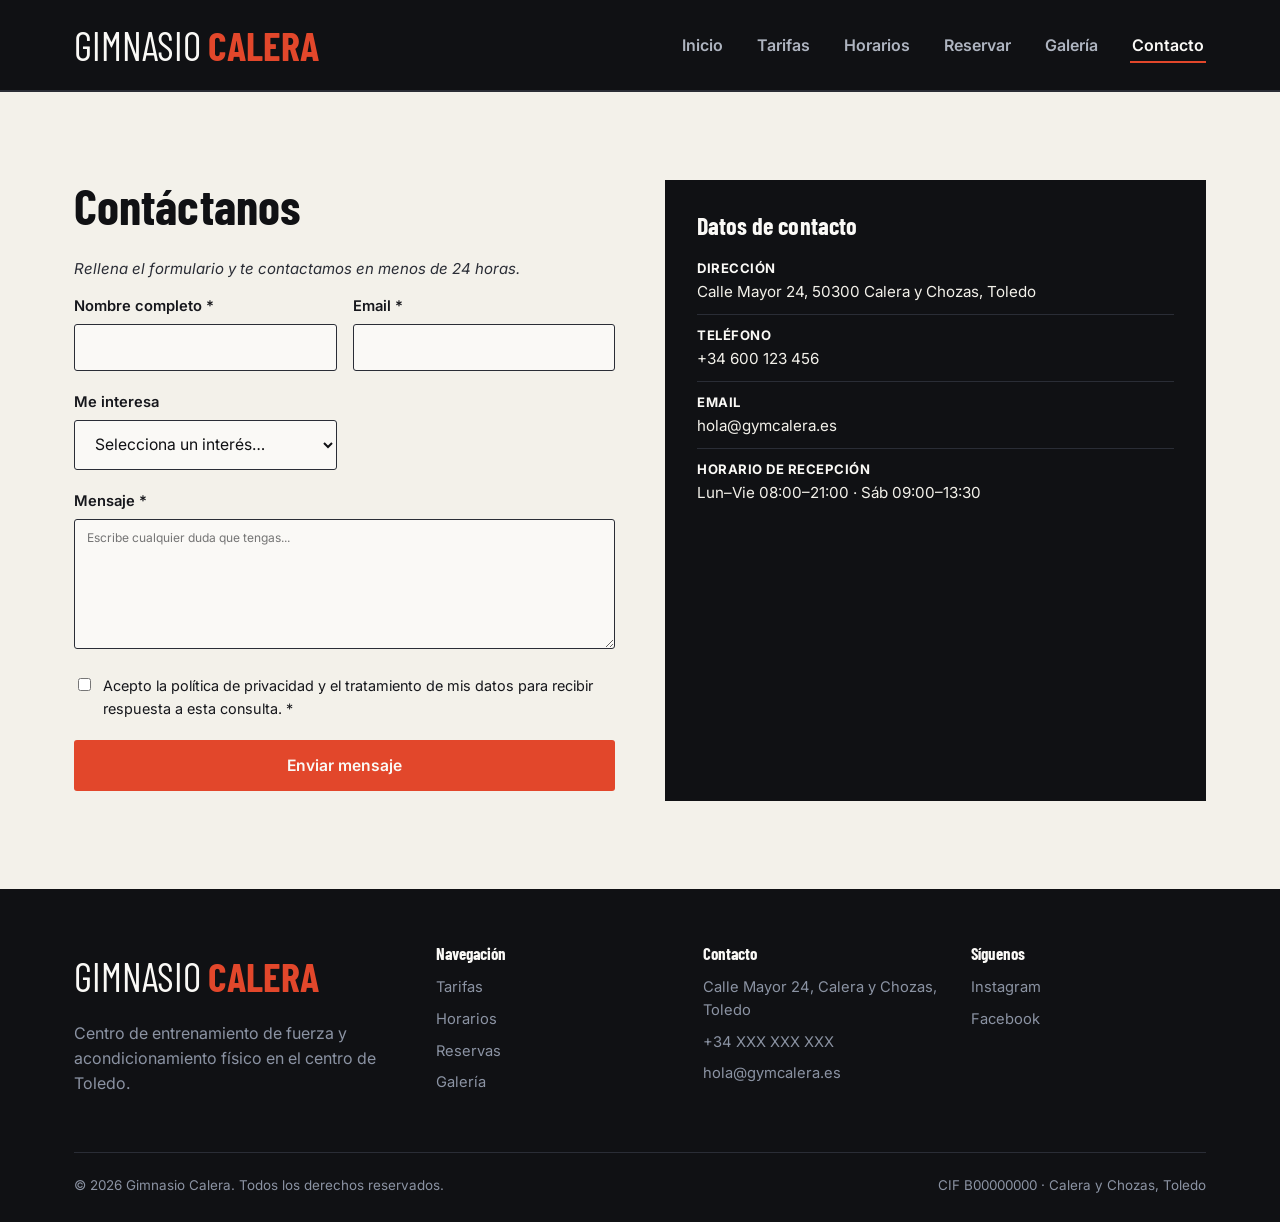
==== contacto.html @ adf903c9 "Primer commit: subiendo mi web" ====
<!DOCTYPE html>
<html lang="es">
<head>
<meta charset="UTF-8">
<meta name="viewport" content="width=device-width, initial-scale=1.0">
<title>Contacto | Gimnasio Calera Toledo</title>
<meta name="description" content="Reserva tu clase gratuita o resuelve tus dudas sobre Gimnasio Calera en Toledo. Formulario de contacto, teléfono, email y ubicación.">
<link rel="canonical" href="https://www.gymcalera.es/contacto.html">
<meta property="og:type" content="website">
<meta property="og:title" content="Contacto | Gimnasio Calera Toledo">
<meta property="og:description" content="Escríbenos o llámanos para reservar tu clase de prueba gratuita en Gimnasio Calera, Toledo.">
<meta property="og:url" content="https://www.gymcalera.es/contacto.html">
<link rel="icon" href="data:image/svg+xml,<svg xmlns=%22http://www.w3.org/2000/svg%22 viewBox=%220 0 100 100%22><rect width=%22100%22 height=%22100%22 fill=%22%23101114%22/><text x=%2250%22 y=%2268%22 font-size=%2260%22 fill=%22%23e2472b%22 text-anchor=%22middle%22 font-family=%22Arial%22>C</text></svg>">
<link rel="preconnect" href="https://fonts.googleapis.com">
<link rel="preconnect" href="https://fonts.gstatic.com" crossorigin>
<link href="https://fonts.googleapis.com/css2?family=Barlow+Condensed:wght@500;600;700&family=Inter:wght@400;500;600;700&display=swap" rel="stylesheet">
<link rel="stylesheet" href="assets/css/style.css">
</head>
<body>
<a class="skip-link" href="#main">Saltar al contenido</a>

<header class="site-header">
  <nav class="nav container" aria-label="Navegación principal">
    <a class="brand" href="index.html">GIMNASIO <strong>CALERA</strong></a>
    <ul class="nav-links">
      <li><a href="inicio.html">Inicio</a></li>
      <li><a href="tarifas.html">Tarifas</a></li>
      <li><a href="horarios.html">Horarios</a></li>
      <li><a href="reservar.html">Reservar</a></li>
      <li><a href="galeria.html">Galería</a></li>
      <li><a href="contacto.html" aria-current="page">Contacto</a></li>
    </ul>
  </nav>
</header>

<main id="main">

  <section class="section section--bone">
    <div class="container">
      <div class="contact-layout">

        <div>
          <h2 style="margin-bottom:26px;">Contáctanos</h2>
          <p class="lede" style="font-size: 15px;"><i>Rellena el formulario y te contactamos en menos de 24 horas.</i>
          <form id="contact-form" novalidate>

            <div class="field-row">
              <div class="field">
                <label for="name">Nombre completo *</label>
                <input type="text" id="name" name="name" autocomplete="name" required>
                <p class="field-error" role="alert"></p>
              </div>
              <div class="field">
                <label for="email">Email *</label>
                <input type="email" id="email" name="email" autocomplete="email" required>
                <p class="field-error" role="alert"></p>
              </div>
            </div>

            <div class="field-row">
              <!--  <div class="field">
                <label for="phone">Teléfono</label>
                <input type="tel" id="phone" name="phone" autocomplete="tel">
                <p class="field-error" role="alert"></p>
              </div> -->
              <div class="field">
                <label for="interest">Me interesa</label>
                <select id="interest" name="interest">
                  <option value="" selected disabled>Selecciona un interés…</option>
                  <option value="tarifas">Información sobre tarifas</option>
                  <option value="horarios">Horarios</option>
                  <option value="entrenamiento-personal">Entrenamiento personal</option>
                  <option value="otro">Otro</option>
                </select>
              </div>
            </div>

            <div class="field">
              <label for="message">Mensaje *</label>
              <textarea id="message" name="message" required placeholder="Escribe cualquier duda que tengas..." style="font-size: 12px;"></textarea>
              <p class="field-error" role="alert"></p>
            </div>

            <div class="field">
              <label style="display:flex; align-items:flex-start; gap:.6em; font-weight:400; font-size:.9rem;">
                <input type="checkbox" id="consent" name="consent" style="width:auto; margin-top:3px;" required>
                <span>Acepto la política de privacidad y el tratamiento de mis datos para recibir respuesta a esta consulta. *</span>
              </label>
            </div>

            <button type="submit" class="btn btn--primary btn--block">Enviar mensaje</button>
            <p class="form-status" role="status" aria-live="polite"></p>
          </form>
        </div>

        <aside>
          <div class="contact-info">
            <h3>Datos de contacto</h3>
            <ul>
              <li><b>Dirección</b>Calle Mayor 24, 50300 Calera y Chozas, Toledo</li>
              <li><b>Teléfono</b>+34 600 123 456</li>
              <li><b>Email</b>hola@gymcalera.es</li>
              <li><b>Horario de recepción</b>Lun–Vie 08:00–21:00 · Sáb 09:00–13:30</li>
            </ul>
            <iframe
              class="map-frame"
              title="Ubicación de Gimnasio Calera en Toledo"
              loading="lazy"
              referrerpolicy="no-referrer-when-downgrade"
              src="https://www.google.com/maps?q=Toledo%20Zaragoza&output=embed">
            </iframe>
          </div>
        </aside>

      </div>
    </div>
  </section>

</main>

<footer class="site-footer">
  <div class="container">
    <div class="footer-grid">
      <div>
        <a class="brand" href="index.html">GIMNASIO <strong>CALERA</strong></a>
        <p style="margin-top:14px; max-width:32ch;">Centro de entrenamiento de fuerza y acondicionamiento físico en el centro de Toledo.</p>
      </div>
      <div>
        <h4>Navegación</h4>
        <ul>
          <li><a href="tarifas.html">Tarifas</a></li>
          <li><a href="horarios.html">Horarios</a></li>
          <li><a href="reservar.html">Reservas</a></li>
          <li><a href="galeria.html">Galería</a></li>
        </ul>
      </div>
      <div>
        <h4>Contacto</h4>
        <ul>
          <li>Calle Mayor 24, Calera y Chozas, Toledo</li>
          <li>+34 XXX XXX XXX</li>
          <li>hola@gymcalera.es</li>
        </ul>
      </div>
      <div>
        <h4>Síguenos</h4>
        <ul>
          <li><a href="https://www.instagram.com/gymcalera">Instagram</a></li>
          <li><a href="https://www.facebook.com/gymcalera">Facebook</a></li>
        </ul>
      </div>
    </div>
    <div class="footer-bottom">
      <span>© <span data-year>2026</span> Gimnasio Calera. Todos los derechos reservados.</span>
      <span>CIF B00000000 · Calera y Chozas, Toledo</span>
    </div>
  </div>
</footer>

<script src="assets/js/main.js"></script>
</body>
</html>
---- assets/css/style.css ----
/* ============================================================
   FORJA GYM — sistema de diseño
   Paleta: grafito + hueso + rojo-ardiente (acento único)
   Tipografía: Barlow Condensed (titulares) + Inter (cuerpo)
   ============================================================ */

:root{
  --graphite-950: #101114;
  --graphite-900: #16171c;
  --graphite-800: #1e2027;
  --graphite-700: #2a2d36;
  --graphite-600: #3a3e4a;
  --steel-400: #8b93a3;
  --steel-300: #aeb4c0;
  --bone-100: #f3f1ea;
  --bone-050: #faf9f6;
  --ember-500: #e2472b;
  --ember-600: #c93a20;
  --ember-100: #ffe4dc;

  --font-display: "Barlow Condensed", "Arial Narrow", sans-serif;
  --font-body: "Inter", -apple-system, BlinkMacSystemFont, "Segoe UI", sans-serif;

  --maxw: 1180px;
  --radius-sm: 3px;
  --radius-md: 6px;

  --shadow-card: 0 1px 0 rgba(0,0,0,.4), 0 12px 24px -14px rgba(0,0,0,.55);
}

*, *::before, *::after{ box-sizing: border-box; }
html{ scroll-behavior: smooth; }

body{
  margin: 0;
  background: var(--bone-050);
  color: var(--graphite-900);
  font-family: var(--font-body);
  font-size: 16px;
  line-height: 1.55;
  -webkit-font-smoothing: antialiased;
}

img{ max-width: 100%; display: block; }

a{ color: inherit; text-decoration: none; }

h1, h2, h3, h4{
  font-family: var(--font-display);
  font-weight: 700;
  line-height: 1.02;
  margin: 0 0 .4em;
  letter-spacing: .002em;
  color: var(--graphite-950);
}

h1{ font-size: clamp(2.8rem, 7vw, 5.4rem); }
h2{ font-size: clamp(2rem, 4.4vw, 3.1rem); }
h3{ font-size: 1.5rem; }

p{ margin: 0 0 1em; max-width: 62ch; }

.container{
  max-width: var(--maxw);
  margin-inline: auto;
  padding-inline: 24px;
}

.section{ padding: 88px 0; }
.section--tight{ padding: 56px 0; }
.section--dark{ background: var(--graphite-950); color: var(--bone-100); }
.section--dark h2, .section--dark h3{ color: var(--bone-050); }
.section--dark p{ color: var(--steel-300); }
.section--bone{ background: var(--bone-100); }

.kicker{
  display: block;
  font-family: var(--font-display);
  font-size: 1.05rem;
  color: var(--ember-500);
  margin-bottom: .5em;
  letter-spacing: .01em;
}

.lede{
  font-size: 1.18rem;
  color: var(--graphite-700);
  max-width: 58ch;
}
.section--dark .lede{ color: var(--steel-300); }

/* ---------- Botones ---------- */
.btn{
  display: inline-flex;
  align-items: center;
  gap: .5em;
  font-family: var(--font-body);
  font-weight: 600;
  font-size: .98rem;
  padding: .95em 1.7em;
  border-radius: var(--radius-sm);
  border: 1.5px solid transparent;
  cursor: pointer;
  transition: background-color .15s ease, color .15s ease, border-color .15s ease, transform .1s ease;
}
.btn:active{ transform: translateY(1px); }

.btn--primary{
  background: var(--ember-500);
  color: var(--bone-050);
}
.btn--primary:hover{ background: var(--ember-600); }

.btn--outline{
  background: transparent;
  border-color: currentColor;
  color: inherit;
}
.btn--outline:hover{ background: rgba(255,255,255,.06); }

.section--bone .btn--outline,
body:not(.section--dark) .btn--outline{
  border-color: var(--graphite-900);
}
.section--bone .btn--outline:hover{ background: rgba(16,17,20,.06); }

.btn--block{ width: 100%; justify-content: center; }

/* ---------- Header / nav ---------- */
.site-header{
  position: sticky;
  top: 0;
  z-index: 50;
  background: var(--graphite-950);
  border-bottom: 2px solid var(--graphite-700);
}

.nav{
  display: flex;
  align-items: center;
  justify-content: space-between;
  padding-block: 14px;
}

.brand{
  font-family: var(--font-display);
  font-size: 2.5rem;
  color: var(--bone-050);
  display: flex;
  align-items: baseline;
  gap: .18em;
}
.brand strong{ color: var(--ember-500); }

.nav-links{
  display: flex;
  gap: 30px;
  list-style: none;
  margin: 0;
  padding: 0;
}

.nav-links a{
  color: var(--steel-300);
  font-weight: 600;
  font-size: 1rem;
  padding: 6px 2px;
  border-bottom: 2px solid transparent;
  transition: color .15s ease, border-color .15s ease;
}
.nav-links a:hover,
.nav-links a[aria-current="page"]{
  color: var(--bone-050);
  border-color: var(--ember-500);
}

.nav-cta{ display: flex; align-items: center; gap: 18px; }

.nav-toggle{
  display: none;
  background: none;
  border: none;
  color: var(--bone-050);
  font-size: 1.6rem;
  cursor: pointer;
  padding: 4px 8px;
}

@media (max-width: 860px){
  .nav-toggle{ display: block; }
  .nav-links{
    position: absolute;
    inset-inline: 0;
    top: 100%;
    flex-direction: column;
    background: var(--graphite-950);
    border-bottom: 1px solid var(--graphite-700);
    padding: 10px 24px 24px;
    gap: 4px;
    display: none;
  }
  .nav-links.is-open{ display: flex; }
  .nav-links a{ display: block; padding: 12px 0; border-bottom: 1px solid var(--graphite-800); }
  .nav-cta .btn--outline{ display: none; }
}

/* ---------- Hero ---------- */
.hero{
  background:
    linear-gradient(rgba(0,0,0,.45), rgba(0,0,0,.45)),
    url('../images/sala.jpg');
    background-size: 100% auto;
    background-position: center center;
    background-repeat: no-repeat;
    min-height: 350px;
}

.hero .container{
  display: grid;
  grid-template-columns: 1.15fr .85fr;
  gap: 40px;
  align-items: end;
  padding-top: 72px;
  padding-bottom: 0;
}

.hero-copy{ padding-bottom: 64px; }

.hero-copy .lede{ color: #ffffff; margin-bottom: 1.6em; text-shadow: 2px 2px 8px rgba(0,0,0,0.8);
 }

 .kicker{
  color: #ff5a36;
  font-size: 25px;
}
.hero-actions{ display: flex; gap: 14px; flex-wrap: wrap; margin-bottom: 2.4em; }

.hero-stats{
  display: flex;
  gap: 34px;
  flex-wrap: wrap;
  border-top: 1px solid var(--graphite-700);
  padding-top: 26px;
}
.hero-stat b{
  display: block;
  font-family: var(--font-display);
  font-size: 2.2rem;
  color: var(--ember-500);
  line-height: 1;
}
.hero-stat span{ color: var(--steel-400); font-size: .88rem; }

.hero-media{
  align-self: stretch;
  position: relative;
  min-height: 380px;
}
.hero-media img{
  height: 100%;
  width: 100%;
  object-fit: cover;
  filter: grayscale(.15) contrast(1.05);
}
.hero-media::after{
  content: "";
  position: absolute;
  inset: 0;
  background: linear-gradient(180deg, transparent 55%, var(--graphite-950) 100%);
}

@media (max-width: 900px){
  .hero .container{ grid-template-columns: 1fr; padding-top: 44px; }
  .hero-media{ min-height: 280px; order: -1; }
}

/* ---------- Page hero (páginas internas) ---------- */
.page-hero{
  background: var(--graphite-950);
  color: var(--bone-050);
  padding: 64px 0 48px;
}
.page-hero .lede{ color: var(--steel-300); }
.breadcrumb{
  color: var(--steel-400);
  font-size: .88rem;
  margin-bottom: 18px;
}
.breadcrumb a{ color: var(--steel-300); }
.breadcrumb a:hover{ color: var(--bone-050); }

/* ---------- Grids genéricos ---------- */
.grid{ display: grid; gap: 28px; }
.grid--3{ grid-template-columns: repeat(3, 1fr); }
.grid--2{ grid-template-columns: repeat(2, 1fr); }
.grid--4{ grid-template-columns: repeat(4, 1fr); }

@media (max-width: 900px){
  .grid--3, .grid--4{ grid-template-columns: repeat(2, 1fr); }
}
@media (max-width: 620px){
  .grid--2, .grid--3, .grid--4{ grid-template-columns: 1fr; }
}

/* ---------- Servicios (home) ---------- */
.service{
  border-top: 3px solid var(--ember-500);
  background: var(--bone-050);
  padding: 30px 26px 32px;
  box-shadow: var(--shadow-card);
}
.service h3{ margin-bottom: .3em; }
.service p{ color: var(--graphite-700); margin-bottom: 0; }
.service .num{
  font-family: var(--font-display);
  font-size: 2.6rem;
  color: var(--graphite-700);
  opacity: .35;
  line-height: 1;
  margin-bottom: .1em;
}

/* ---------- Tarifas ---------- */
.plans{ align-items: stretch; }
.plan{
  display: flex;
  flex-direction: column;
  background: var(--bone-050);
  border: 1px solid var(--graphite-700);
  padding: 34px 30px;
  position: relative;
}
.plan--featured{
  background: var(--graphite-950);
  color: var(--bone-050);
  border-color: var(--graphite-950);
}
.plan--featured .plan-price small{ color: var(--steel-300); }
.plan--featured .plan-desc{ color: var(--steel-300); }
.plan--featured ul li{ border-color: var(--graphite-700); }

.plan-flag{
  position: absolute;
  top: 0; right: 30px;
  transform: translateY(-50%);
  background: var(--ember-500);
  color: var(--bone-050);
  font-size: .78rem;
  font-weight: 700;
  padding: 5px 12px;
  border-radius: 2px;
}

.plan-name{ font-family: var(--font-display); font-size: 1.5rem; margin-bottom: .1em; }
.plan-desc{ color: var(--graphite-700); font-size: .94rem; margin-bottom: 1.2em; }

.plan-price{ margin-bottom: 1.4em; }
.plan-price b{ font-family: var(--font-display); font-size: 3rem; line-height: 1; }
.plan-price small{ color: var(--graphite-700); font-size: .95rem; }

.plan ul{ list-style: none; margin: 0 0 2em; padding: 0; flex-grow: 1; }
.plan li{
  padding: 11px 0;
  border-bottom: 1px solid var(--graphite-700);
  font-size: .96rem;
  display: flex;
  gap: .6em;
}
.plan li::before{ content: "+"; color: var(--ember-500); font-weight: 700; }
.plan li.is-off{ opacity: .4; }
.plan li.is-off::before{ content: "–"; color: var(--steel-400); }

.plans-note{
  text-align: center;
  color: var(--graphite-700);
  margin-top: 34px;
  font-size: .95rem;
}

/* ---------- Horarios ---------- */
.timetable-wrap{ overflow-x: auto; box-shadow: var(--shadow-card); }
.timetable{
  width: 100%;
  border-collapse: collapse;
  min-width: 760px;
  background: var(--bone-050);
}
.timetable caption{ text-align: left; padding: 14px 18px; font-weight: 600; }
.timetable th, .timetable td{
  border: 1px solid var(--graphite-700);
  padding: 14px 12px;
  text-align: left;
  font-size: .92rem;
  vertical-align: top;
}
.timetable thead th{
  background: var(--graphite-950);
  color: var(--bone-050);
  font-family: var(--font-display);
  font-size: 1.05rem;
  font-weight: 600;
}
.timetable tbody th{
  background: var(--bone-100);
  font-weight: 700;
  white-space: nowrap;
}
.timetable td b{ display: block; color: var(--graphite-950); }
.timetable td span{ color: var(--graphite-700); font-size: .85rem; }
.timetable td.empty{ color: var(--steel-400); }

.hours-cards{ margin-top: 46px; }
.hours-card{
  background: var(--graphite-950);
  color: var(--bone-100);
  padding: 26px 28px;
}
.hours-card h3{ color: var(--bone-050); font-size: 1.25rem; }
.hours-card ul{ list-style: none; margin: 0; padding: 0; }
.hours-card li{
  display: flex;
  justify-content: space-between;
  padding: 9px 0;
  border-bottom: 1px solid var(--graphite-700);
  font-size: .95rem;
}
.hours-card li:last-child{ border-bottom: none; }

/* ---------- Galería ---------- */
.gallery{
  display: grid;
  grid-template-columns: repeat(4, 1fr);
  grid-auto-rows: 220px;
  gap: 10px;
}
.gallery figure{
  margin: 0;
  position: relative;
  overflow: hidden;
  background: var(--graphite-800);
}
.gallery img{
  width: 100%; height: 100%; object-fit: cover;
  transition: transform .5s ease;
}
.gallery a:hover img{ transform: scale(1.06); }
.gallery figcaption{
  position: absolute; left: 0; right: 0; bottom: 0;
  padding: 10px 12px;
  font-size: .82rem;
  color: var(--bone-050);
  background: linear-gradient(0deg, rgba(16,17,20,.85), transparent);
}
.gallery .span-2{ grid-column: span 2; }
.gallery .span-2r{ grid-row: span 2; }

@media (max-width: 900px){
  .gallery{ grid-template-columns: repeat(2, 1fr); }
  .gallery .span-2{ grid-column: span 2; }
}
@media (max-width: 560px){
  .gallery{ grid-template-columns: 1fr; grid-auto-rows: 240px; }
  .gallery .span-2{ grid-column: span 1; }
}

.lightbox{
  position: fixed; inset: 0;
  background: rgba(16,17,20,.94);
  display: none;
  align-items: center;
  justify-content: center;
  z-index: 200;
  padding: 40px;
}
.lightbox.is-open{ display: flex; }
.lightbox img{ max-height: 86vh; max-width: 100%; box-shadow: 0 30px 60px rgba(0,0,0,.5); }
.lightbox-caption{ position: absolute; bottom: 26px; left: 0; right: 0; text-align: center; color: var(--bone-100); font-size: .95rem; }
.lightbox-close{
  position: absolute; top: 22px; right: 28px;
  background: none; border: 1.5px solid var(--bone-100);
  color: var(--bone-100); width: 42px; height: 42px;
  border-radius: 50%; font-size: 1.3rem; cursor: pointer;
}

/* ---------- Formulario de contacto ---------- */
.contact-layout{
  display: grid;
  grid-template-columns: 1fr 1fr;
  gap: 50px;
  align-items: start;
}
@media (max-width: 860px){ .contact-layout{ grid-template-columns: 1fr; } }

.field{ margin-bottom: 20px; }
.field label{
  display: block;
  font-weight: 600;
  font-size: .92rem;
  margin-bottom: 6px;
}
.field input,
.field select,
.field textarea{
  width: 100%;
  padding: .85em 1em;
  font-family: var(--font-body);
  font-size: .98rem;
  border: 1.5px solid var(--graphite-700);
  border-radius: var(--radius-sm);
  background: var(--bone-050);
  color: var(--graphite-950);
}
.field input:focus,
.field select:focus,
.field textarea:focus{
  outline: none;
  border-color: var(--ember-500);
  box-shadow: 0 0 0 3px var(--ember-100);
}
.field textarea{ resize: vertical; min-height: 130px; }
.field-row{ display: grid; grid-template-columns: 1fr 1fr; gap: 16px; }
@media (max-width: 520px){ .field-row{ grid-template-columns: 1fr; } }
.field-error{ color: var(--ember-600); font-size: .82rem; margin-top: 4px; display: none; }
.field.has-error input,
.field.has-error textarea,
.field.has-error select{ border-color: var(--ember-600); }
.field.has-error .field-error{ display: block; }

.form-status{
  margin-top: 18px;
  padding: 14px 16px;
  border-radius: var(--radius-sm);
  font-size: .92rem;
  display: none;
}
.form-status.is-success{ display: block; background: #e6f4ea; color: #1e5c33; }
.form-status.is-error{ display: block; background: var(--ember-100); color: var(--ember-600); }

.contact-info{
  background: var(--graphite-950);
  color: var(--bone-100);
  padding: 34px 32px;
}
.contact-info h3{ color: var(--bone-050); }
.contact-info ul{ list-style: none; margin: 0 0 26px; padding: 0; }
.contact-info li{ padding: 10px 0; border-bottom: 1px solid var(--graphite-700); font-size: .95rem; }
.contact-info li:last-child{ border-bottom: none; }
.contact-info li b{ display: block; color: var(--bone-050); font-size: .82rem; text-transform: uppercase; letter-spacing: .04em; margin-bottom: 2px; }
.map-frame{ border: 0; width: 100%; height: 220px; filter: grayscale(.3) contrast(1.05); }

/* ---------- CTA banda final ---------- */
.cta-band{
  background: var(--ember-500);
  color: var(--bone-050);
  text-align: center;
}
.cta-band h2{ color: var(--bone-050); }
.cta-band .lede{ color: rgba(255,255,255,.9); margin-inline: auto; }
.cta-band .btn--outline{ border-color: var(--bone-050); }
.cta-band .btn--outline:hover{ background: rgba(255,255,255,.15); }

/* ---------- Footer ---------- */
.site-footer{
  background: var(--graphite-950);
  color: var(--steel-400);
  padding: 56px 0 26px;
}
.footer-grid{
  display: grid;
  grid-template-columns: 1.4fr 1fr 1fr 1fr;
  gap: 32px;
  margin-bottom: 40px;
}
@media (max-width: 780px){ .footer-grid{ grid-template-columns: repeat(2, 1fr); } }
.footer-grid h4{ color: var(--bone-050); font-size: 1.05rem; margin-bottom: .8em; }
.footer-grid ul{ list-style: none; margin: 0; padding: 0; }
.footer-grid li{ margin-bottom: 9px; font-size: .92rem; }
.footer-grid a:hover{ color: var(--bone-050); }
.footer-bottom{
  border-top: 1px solid var(--graphite-700);
  padding-top: 22px;
  display: flex;
  justify-content: space-between;
  flex-wrap: wrap;
  gap: 10px;
  font-size: .84rem;
}

/* ---------- Utilidades ---------- */
.center{ text-align: center; margin-inline: auto; }
.mb-0{ margin-bottom: 0; }
.visually-hidden{
  position: absolute; width: 1px; height: 1px;
  overflow: hidden; clip: rect(0 0 0 0); white-space: nowrap;
}
.skip-link{
  position: absolute; left: 10px; top: -50px;
  background: var(--ember-500); color: var(--bone-050);
  padding: 10px 16px; z-index: 999; transition: top .15s ease;
}
.skip-link:focus{ top: 10px; }

@media (prefers-reduced-motion: reduce){
  *{ animation: none !important; transition: none !important; scroll-behavior: auto !important; }
}

:focus-visible{ outline: 3px solid var(--ember-500); outline-offset: 2px; }
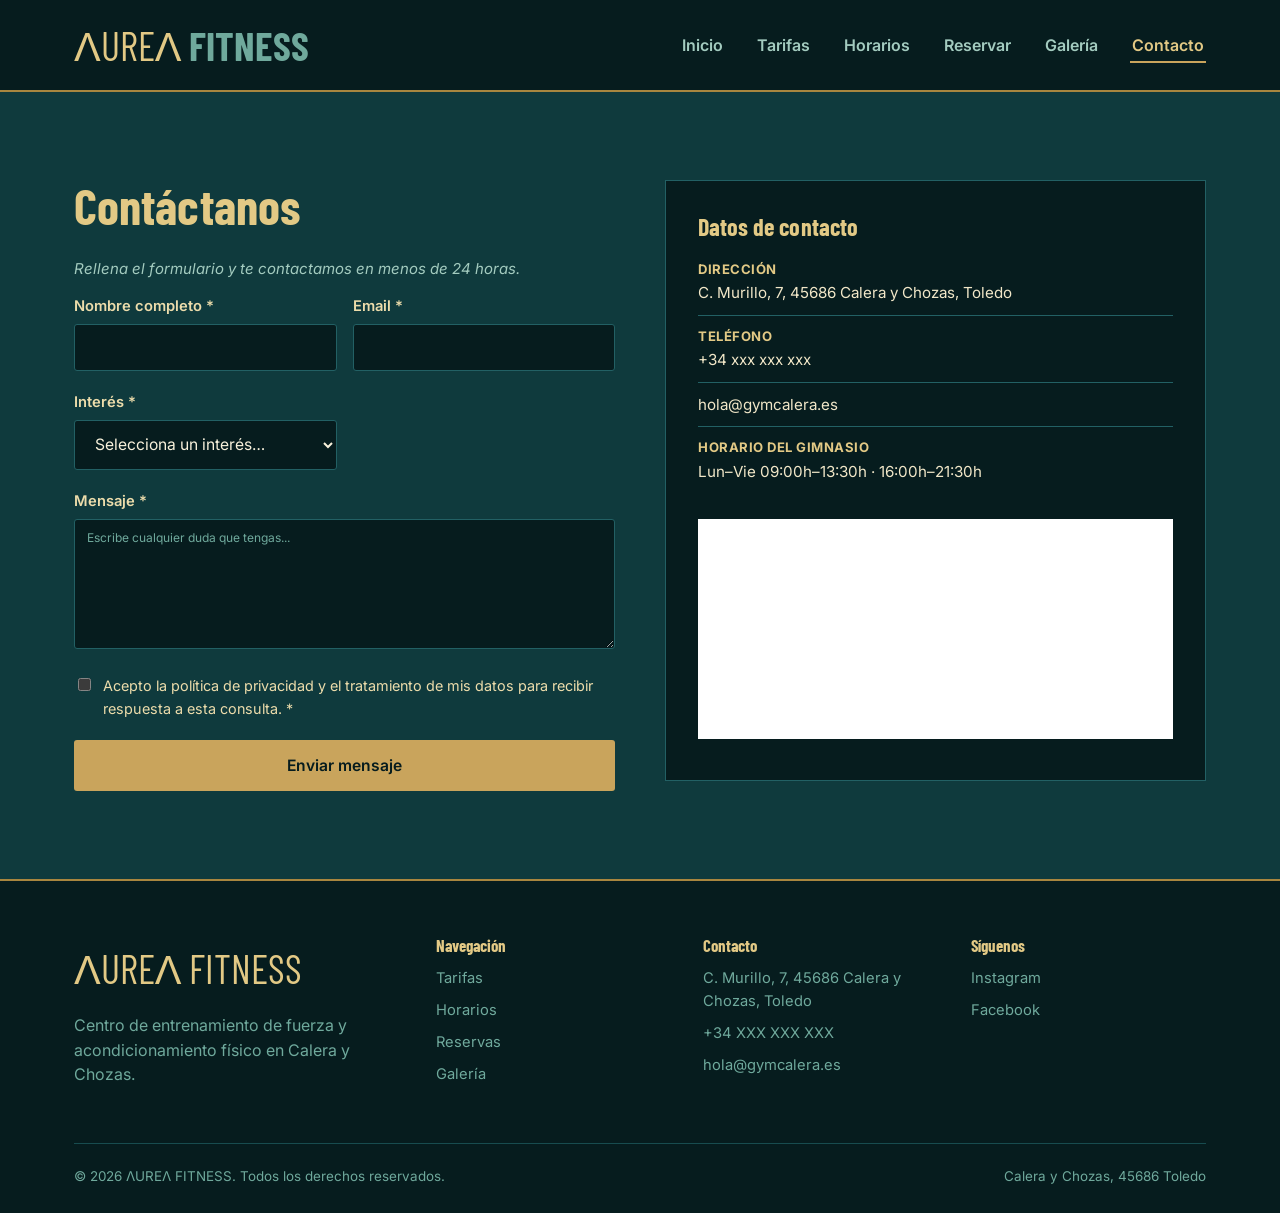
==== commit 7129df02: "Actualización completa de la web" ====
--- a/contacto.html
+++ b/contacto.html
@@ -3,12 +3,11 @@
 <head>
 <meta charset="UTF-8">
 <meta name="viewport" content="width=device-width, initial-scale=1.0">
-<title>Contacto | Gimnasio Calera Toledo</title>
-<meta name="description" content="Reserva tu clase gratuita o resuelve tus dudas sobre Gimnasio Calera en Toledo. Formulario de contacto, teléfono, email y ubicación.">
+<title>Contacto | ΛUREΛ FITNESS Toledo</title>
+<meta name="description" content="Resuelve tus dudas sobre ΛUREΛ FITNESS en Toledo. Formulario de contacto, teléfono, email y ubicación.">
 <link rel="canonical" href="https://www.gymcalera.es/contacto.html">
 <meta property="og:type" content="website">
-<meta property="og:title" content="Contacto | Gimnasio Calera Toledo">
-<meta property="og:description" content="Escríbenos o llámanos para reservar tu clase de prueba gratuita en Gimnasio Calera, Toledo.">
+<meta property="og:title" content="Contacto | ΛUREΛ FITNESS Toledo">
 <meta property="og:url" content="https://www.gymcalera.es/contacto.html">
 <link rel="icon" href="data:image/svg+xml,<svg xmlns=%22http://www.w3.org/2000/svg%22 viewBox=%220 0 100 100%22><rect width=%22100%22 height=%22100%22 fill=%22%23101114%22/><text x=%2250%22 y=%2268%22 font-size=%2260%22 fill=%22%23e2472b%22 text-anchor=%22middle%22 font-family=%22Arial%22>C</text></svg>">
 <link rel="preconnect" href="https://fonts.googleapis.com">
@@ -21,15 +20,18 @@
 
 <header class="site-header">
   <nav class="nav container" aria-label="Navegación principal">
-    <a class="brand" href="index.html">GIMNASIO <strong>CALERA</strong></a>
+    <a class="brand" href="index.html">ΛUREΛ <strong>FITNESS</strong></a>
     <ul class="nav-links">
-      <li><a href="inicio.html">Inicio</a></li>
+      <li><a href="index.html">Inicio</a></li>
       <li><a href="tarifas.html">Tarifas</a></li>
       <li><a href="horarios.html">Horarios</a></li>
       <li><a href="reservar.html">Reservar</a></li>
       <li><a href="galeria.html">Galería</a></li>
       <li><a href="contacto.html" aria-current="page">Contacto</a></li>
     </ul>
+     <div class="nav-cta">
+      <button class="nav-toggle" aria-label="Abrir menú" aria-expanded="false">☰</button>
+    </div>
   </nav>
 </header>
 
@@ -41,13 +43,13 @@
 
         <div>
           <h2 style="margin-bottom:26px;">Contáctanos</h2>
-          <p class="lede" style="font-size: 15px;"><i>Rellena el formulario y te contactamos en menos de 24 horas.</i>
-          <form id="contact-form" novalidate>
+          <p class="lede" style="font-size: 15px;"><i>Rellena el formulario y te contactamos en menos de 24 horas.</i></p>
+          <form id="contact-form" action="https://formspree.io/f/TU_ID" method="POST" novalidate>
 
             <div class="field-row">
               <div class="field">
                 <label for="name">Nombre completo *</label>
-                <input type="text" id="name" name="name" autocomplete="name" required>
+                <input type="text" id="name" name="name" autocomplete="name" required maxlength="80">
                 <p class="field-error" role="alert"></p>
               </div>
               <div class="field">
@@ -64,20 +66,21 @@
                 <p class="field-error" role="alert"></p>
               </div> -->
               <div class="field">
-                <label for="interest">Me interesa</label>
-                <select id="interest" name="interest">
+                <label for="interest">Interés *</label>
+                <select id="interest" name="interest" required>
                   <option value="" selected disabled>Selecciona un interés…</option>
                   <option value="tarifas">Información sobre tarifas</option>
                   <option value="horarios">Horarios</option>
                   <option value="entrenamiento-personal">Entrenamiento personal</option>
                   <option value="otro">Otro</option>
                 </select>
+                <p class="field-error" role="alert"></p>
               </div>
-            </div>
+              </div>
 
             <div class="field">
               <label for="message">Mensaje *</label>
-              <textarea id="message" name="message" required placeholder="Escribe cualquier duda que tengas..." style="font-size: 12px;"></textarea>
+              <textarea id="message" name="message" required placeholder="Escribe cualquier duda que tengas..." style="font-size: 12px;" maxlength="2000"></textarea>
               <p class="field-error" role="alert"></p>
             </div>
 
@@ -91,23 +94,25 @@
             <button type="submit" class="btn btn--primary btn--block">Enviar mensaje</button>
             <p class="form-status" role="status" aria-live="polite"></p>
           </form>
+          <!-- Campo trampa anti-spam -->
+          <input type="text" name="_gotcha" style="display:none" tabindex="-1" autocomplete="off">
         </div>
 
         <aside>
           <div class="contact-info">
             <h3>Datos de contacto</h3>
             <ul>
-              <li><b>Dirección</b>Calle Mayor 24, 50300 Calera y Chozas, Toledo</li>
-              <li><b>Teléfono</b>+34 600 123 456</li>
-              <li><b>Email</b>hola@gymcalera.es</li>
-              <li><b>Horario de recepción</b>Lun–Vie 08:00–21:00 · Sáb 09:00–13:30</li>
+              <li><b>Dirección</b>C. Murillo, 7, 45686 Calera y Chozas, Toledo</li>
+              <li><b>Teléfono</b>+34 xxx xxx xxx</li>
+              <li><a href="mailto:hola@gymcalera.es">hola@gymcalera.es</a></li>
+              <li><b>Horario del gimnasio</b>Lun–Vie  09:00h–13:30h · 16:00h–21:30h</li>
             </ul>
             <iframe
               class="map-frame"
-              title="Ubicación de Gimnasio Calera en Toledo"
+              title="Ubicación de ΛUREΛ FITNESS en Toledo"
               loading="lazy"
               referrerpolicy="no-referrer-when-downgrade"
-              src="https://www.google.com/maps?q=Toledo%20Zaragoza&output=embed">
+              src="https://www.google.com/maps?q=C.+Murillo,+7,+45686+Calera+y+Chozas,+Toledo&output=embed">
             </iframe>
           </div>
         </aside>
@@ -122,8 +127,8 @@
   <div class="container">
     <div class="footer-grid">
       <div>
-        <a class="brand" href="index.html">GIMNASIO <strong>CALERA</strong></a>
-        <p style="margin-top:14px; max-width:32ch;">Centro de entrenamiento de fuerza y acondicionamiento físico en el centro de Toledo.</p>
+        <a class="brand" href="index.html">ΛUREΛ FITNESS</a>
+        <p style="margin-top:14px; max-width:32ch;">Centro de entrenamiento de fuerza y acondicionamiento físico en Calera y Chozas.</p>
       </div>
       <div>
         <h4>Navegación</h4>
@@ -137,9 +142,9 @@
       <div>
         <h4>Contacto</h4>
         <ul>
-          <li>Calle Mayor 24, Calera y Chozas, Toledo</li>
+          <li>C. Murillo, 7, 45686 Calera y Chozas, Toledo</li>
           <li>+34 XXX XXX XXX</li>
-          <li>hola@gymcalera.es</li>
+          <li><a href="mailto:hola@gymcalera.es">hola@gymcalera.es</a></li>
         </ul>
       </div>
       <div>
@@ -151,8 +156,8 @@
       </div>
     </div>
     <div class="footer-bottom">
-      <span>© <span data-year>2026</span> Gimnasio Calera. Todos los derechos reservados.</span>
-      <span>CIF B00000000 · Calera y Chozas, Toledo</span>
+      <span>© <span data-year>2026</span> ΛUREΛ FITNESS. Todos los derechos reservados.</span>
+      <span>Calera y Chozas, 45686 Toledo</span>
     </div>
   </div>
 </footer>
--- a/assets/css/style.css
+++ b/assets/css/style.css
@@ -1,22 +1,36 @@
 /* ============================================================
-   FORJA GYM — sistema de diseño
-   Paleta: grafito + hueso + rojo-ardiente (acento único)
+   ΛUREΛ FITNESS — sistema de diseño
+   Paleta (sacada del cartel): verde azulado profundo + oro + pátina turquesa
    Tipografía: Barlow Condensed (titulares) + Inter (cuerpo)
    ============================================================ */
 
 :root{
-  --graphite-950: #101114;
-  --graphite-900: #16171c;
-  --graphite-800: #1e2027;
-  --graphite-700: #2a2d36;
-  --graphite-600: #3a3e4a;
-  --steel-400: #8b93a3;
-  --steel-300: #aeb4c0;
-  --bone-100: #f3f1ea;
-  --bone-050: #faf9f6;
-  --ember-500: #e2472b;
-  --ember-600: #c93a20;
-  --ember-100: #ffe4dc;
+  /* Fondos: verde azulado profundo del cartel */
+  --teal-950: #061c1e;
+  --teal-900: #0a2a2d;
+  --teal-800: #0f3a3d;
+  --teal-700: #174c4f;
+  --teal-600: #226064;
+
+  /* Pátina turquesa (el verde envejecido de los marcos y el logo) */
+  --patina-400: #6fa99c;
+  --patina-300: #a3cbbf;
+
+  /* Oro del cartel */
+  --gold-600: #a8863f;
+  --gold-500: #c9a45c;
+  --gold-300: #e2c985;
+  --gold-200: #ecdcab;
+
+  /* Texto crema */
+  --cream-100: #f1e7c8;
+  --cream-050: #f8f1db;
+
+  /* Estados (error / éxito) */
+  --error-fg: #f0a090;
+  --error-bg: rgba(224,120,100,.15);
+  --ok-fg: var(--patina-300);
+  --ok-bg: rgba(111,169,156,.18);
 
   --font-display: "Barlow Condensed", "Arial Narrow", sans-serif;
   --font-body: "Inter", -apple-system, BlinkMacSystemFont, "Segoe UI", sans-serif;
@@ -25,7 +39,9 @@
   --radius-sm: 3px;
   --radius-md: 6px;
 
-  --shadow-card: 0 1px 0 rgba(0,0,0,.4), 0 12px 24px -14px rgba(0,0,0,.55);
+  --shadow-card: 0 1px 0 rgba(0,0,0,.4), 0 12px 24px -14px rgba(0,0,0,.6);
+
+  color-scheme: dark;
 }
 
 *, *::before, *::after{ box-sizing: border-box; }
@@ -33,8 +49,8 @@
 
 body{
   margin: 0;
-  background: var(--bone-050);
-  color: var(--graphite-900);
+  background: var(--teal-900);
+  color: var(--cream-100);
   font-family: var(--font-body);
   font-size: 16px;
   line-height: 1.55;
@@ -51,7 +67,7 @@
   line-height: 1.02;
   margin: 0 0 .4em;
   letter-spacing: .002em;
-  color: var(--graphite-950);
+  color: var(--gold-300);
 }
 
 h1{ font-size: clamp(2.8rem, 7vw, 5.4rem); }
@@ -68,26 +84,26 @@
 
 .section{ padding: 88px 0; }
 .section--tight{ padding: 56px 0; }
-.section--dark{ background: var(--graphite-950); color: var(--bone-100); }
-.section--dark h2, .section--dark h3{ color: var(--bone-050); }
-.section--dark p{ color: var(--steel-300); }
-.section--bone{ background: var(--bone-100); }
+.section--dark{ background: var(--teal-950); color: var(--cream-100); }
+.section--dark h2, .section--dark h3{ color: var(--gold-300); }
+.section--dark p{ color: var(--patina-300); }
+.section--bone{ background: var(--teal-800); }
 
 .kicker{
   display: block;
   font-family: var(--font-display);
-  font-size: 1.05rem;
-  color: var(--ember-500);
+  font-size: 25px;
+  color: var(--gold-300);
   margin-bottom: .5em;
   letter-spacing: .01em;
 }
 
 .lede{
   font-size: 1.18rem;
-  color: var(--graphite-700);
+  color: var(--patina-300);
   max-width: 58ch;
 }
-.section--dark .lede{ color: var(--steel-300); }
+.section--dark .lede{ color: var(--patina-300); }
 
 /* ---------- Botones ---------- */
 .btn{
@@ -106,23 +122,31 @@
 .btn:active{ transform: translateY(1px); }
 
 .btn--primary{
-  background: var(--ember-500);
-  color: var(--bone-050);
-}
-.btn--primary:hover{ background: var(--ember-600); }
+  background: var(--gold-500) ;
+  color: var(--teal-950);
+}
+.btn--primary:hover{ background: var(--gold-300); }
 
 .btn--outline{
-  background: transparent;
-  border-color: currentColor;
-  color: inherit;
-}
-.btn--outline:hover{ background: rgba(255,255,255,.06); }
-
+  background: var(--cream-100);
+  border-color: var(--gold-500);
+  color: var(--gold-300);
+}
+.btn--outline:hover{ background: rgba(201,164,92,.12); }
+
+.btn--galeria{
+  background: var(--teal-600);
+  border-color: var(--teal-950);
+  color: var(--gold-300);
+}
+.btn--galeria:hover{
+  background: var(--teal-950);
+}
 .section--bone .btn--outline,
 body:not(.section--dark) .btn--outline{
-  border-color: var(--graphite-900);
-}
-.section--bone .btn--outline:hover{ background: rgba(16,17,20,.06); }
+  border-color: var(--gold-500);
+}
+.section--bone .btn--outline:hover{ background: rgba(201,164,92,.12); }
 
 .btn--block{ width: 100%; justify-content: center; }
 
@@ -131,8 +155,8 @@
   position: sticky;
   top: 0;
   z-index: 50;
-  background: var(--graphite-950);
-  border-bottom: 2px solid var(--graphite-700);
+  background: var(--teal-950);
+  border-bottom: 2px solid var(--gold-600);
 }
 
 .nav{
@@ -145,12 +169,12 @@
 .brand{
   font-family: var(--font-display);
   font-size: 2.5rem;
-  color: var(--bone-050);
+  color: var(--gold-300);
   display: flex;
   align-items: baseline;
   gap: .18em;
 }
-.brand strong{ color: var(--ember-500); }
+.brand strong{ color: var(--patina-400); }
 
 .nav-links{
   display: flex;
@@ -161,7 +185,7 @@
 }
 
 .nav-links a{
-  color: var(--steel-300);
+  color: var(--patina-300);
   font-weight: 600;
   font-size: 1rem;
   padding: 6px 2px;
@@ -170,17 +194,23 @@
 }
 .nav-links a:hover,
 .nav-links a[aria-current="page"]{
-  color: var(--bone-050);
-  border-color: var(--ember-500);
+  color: var(--gold-300);
+  border-color: var(--gold-500);
 }
 
 .nav-cta{ display: flex; align-items: center; gap: 18px; }
+.nav-links{ margin-left: auto; }
+
+/* En escritorio, este bloque no se muestra (solo sirve para el botón ☰ del móvil) */
+@media (min-width: 861px){
+  .nav-cta{ display: none; }
+}
 
 .nav-toggle{
   display: none;
   background: none;
   border: none;
-  color: var(--bone-050);
+  color: var(--gold-300);
   font-size: 1.6rem;
   cursor: pointer;
   padding: 4px 8px;
@@ -193,25 +223,26 @@
     inset-inline: 0;
     top: 100%;
     flex-direction: column;
-    background: var(--graphite-950);
-    border-bottom: 1px solid var(--graphite-700);
+    background: var(--teal-950);
+    border-bottom: 1px solid var(--teal-600);
     padding: 10px 24px 24px;
     gap: 4px;
     display: none;
   }
   .nav-links.is-open{ display: flex; }
-  .nav-links a{ display: block; padding: 12px 0; border-bottom: 1px solid var(--graphite-800); }
+  .nav-links a{ display: block; padding: 12px 0; border-bottom: 1px solid var(--teal-800); }
   .nav-cta .btn--outline{ display: none; }
 }
 
 /* ---------- Hero ---------- */
 .hero{
   background:
-    linear-gradient(rgba(0,0,0,.45), rgba(0,0,0,.45)),
+    linear-gradient(rgba(6,28,30,.55), rgba(6,28,30,.55)),
     url('../images/sala.jpg');
     background-size: 100% auto;
     background-position: center center;
     background-repeat: no-repeat;
+    background-color: var(--teal-950);
     min-height: 350px;
 }
 
@@ -226,30 +257,26 @@
 
 .hero-copy{ padding-bottom: 64px; }
 
-.hero-copy .lede{ color: #ffffff; margin-bottom: 1.6em; text-shadow: 2px 2px 8px rgba(0,0,0,0.8);
+.hero-copy .lede{ color: var(--cream-050); margin-bottom: 1.6em; text-shadow: 2px 2px 8px rgba(0,0,0,0.8);
  }
 
- .kicker{
-  color: #ff5a36;
-  font-size: 25px;
-}
 .hero-actions{ display: flex; gap: 14px; flex-wrap: wrap; margin-bottom: 2.4em; }
 
 .hero-stats{
   display: flex;
   gap: 34px;
   flex-wrap: wrap;
-  border-top: 1px solid var(--graphite-700);
+  border-top: 1px solid var(--gold-600);
   padding-top: 26px;
 }
 .hero-stat b{
   display: block;
   font-family: var(--font-display);
   font-size: 2.2rem;
-  color: var(--ember-500);
+  color: var(--gold-500);
   line-height: 1;
 }
-.hero-stat span{ color: var(--steel-400); font-size: .88rem; }
+.hero-stat span{ color: var(--patina-300); font-size: .88rem; }
 
 .hero-media{
   align-self: stretch;
@@ -266,7 +293,7 @@
   content: "";
   position: absolute;
   inset: 0;
-  background: linear-gradient(180deg, transparent 55%, var(--graphite-950) 100%);
+  background: linear-gradient(180deg, transparent 55%, var(--teal-950) 100%);
 }
 
 @media (max-width: 900px){
@@ -276,18 +303,19 @@
 
 /* ---------- Page hero (páginas internas) ---------- */
 .page-hero{
-  background: var(--graphite-950);
-  color: var(--bone-050);
+  background: var(--teal-950);
+  color: var(--cream-100);
   padding: 64px 0 48px;
-}
-.page-hero .lede{ color: var(--steel-300); }
+  border-bottom: 1px solid var(--gold-600);
+}
+.page-hero .lede{ color: var(--patina-300); }
 .breadcrumb{
-  color: var(--steel-400);
+  color: var(--patina-400);
   font-size: .88rem;
   margin-bottom: 18px;
 }
-.breadcrumb a{ color: var(--steel-300); }
-.breadcrumb a:hover{ color: var(--bone-050); }
+.breadcrumb a{ color: var(--patina-300); }
+.breadcrumb a:hover{ color: var(--gold-300); }
 
 /* ---------- Grids genéricos ---------- */
 .grid{ display: grid; gap: 28px; }
@@ -304,18 +332,18 @@
 
 /* ---------- Servicios (home) ---------- */
 .service{
-  border-top: 3px solid var(--ember-500);
-  background: var(--bone-050);
+  border-top: 3px solid var(--gold-500);
+  background: var(--teal-700);
   padding: 30px 26px 32px;
   box-shadow: var(--shadow-card);
 }
 .service h3{ margin-bottom: .3em; }
-.service p{ color: var(--graphite-700); margin-bottom: 0; }
+.service p{ color: var(--patina-300); margin-bottom: 0; }
 .service .num{
   font-family: var(--font-display);
   font-size: 2.6rem;
-  color: var(--graphite-700);
-  opacity: .35;
+  color: var(--gold-500);
+  opacity: .4;
   line-height: 1;
   margin-bottom: .1em;
 }
@@ -325,54 +353,34 @@
 .plan{
   display: flex;
   flex-direction: column;
-  background: var(--bone-050);
-  border: 1px solid var(--graphite-700);
+  background: var(--teal-800);
+  border: 1px solid var(--gold-600);
   padding: 34px 30px;
   position: relative;
 }
-.plan--featured{
-  background: var(--graphite-950);
-  color: var(--bone-050);
-  border-color: var(--graphite-950);
-}
-.plan--featured .plan-price small{ color: var(--steel-300); }
-.plan--featured .plan-desc{ color: var(--steel-300); }
-.plan--featured ul li{ border-color: var(--graphite-700); }
-
-.plan-flag{
-  position: absolute;
-  top: 0; right: 30px;
-  transform: translateY(-50%);
-  background: var(--ember-500);
-  color: var(--bone-050);
-  font-size: .78rem;
-  font-weight: 700;
-  padding: 5px 12px;
-  border-radius: 2px;
-}
-
-.plan-name{ font-family: var(--font-display); font-size: 1.5rem; margin-bottom: .1em; }
-.plan-desc{ color: var(--graphite-700); font-size: .94rem; margin-bottom: 1.2em; }
+
+.plan-name{ font-family: var(--font-display); font-size: 2rem; margin-bottom: .1em; color: var(--gold-300); }
+.plan-desc{ color: var(--patina-300); font-size: 1.2rem; margin-bottom: 1.2em; }
 
 .plan-price{ margin-bottom: 1.4em; }
-.plan-price b{ font-family: var(--font-display); font-size: 3rem; line-height: 1; }
-.plan-price small{ color: var(--graphite-700); font-size: .95rem; }
+.plan-price b{ font-family: var(--font-display); font-size: 3rem; line-height: 1; color: var(--gold-300); }
+.plan-price small{ color: var(--patina-300); font-size: .95rem; }
 
 .plan ul{ list-style: none; margin: 0 0 2em; padding: 0; flex-grow: 1; }
 .plan li{
   padding: 11px 0;
-  border-bottom: 1px solid var(--graphite-700);
+  border-bottom: 1px solid var(--teal-600);
   font-size: .96rem;
   display: flex;
   gap: .6em;
 }
-.plan li::before{ content: "+"; color: var(--ember-500); font-weight: 700; }
+.plan li::before{ content: "+"; color: var(--gold-500); font-weight: 700; }
 .plan li.is-off{ opacity: .4; }
-.plan li.is-off::before{ content: "–"; color: var(--steel-400); }
+.plan li.is-off::before{ content: "–"; color: var(--patina-400); }
 
 .plans-note{
   text-align: center;
-  color: var(--graphite-700);
+  color: var(--patina-300);
   margin-top: 34px;
   font-size: .95rem;
 }
@@ -383,45 +391,48 @@
   width: 100%;
   border-collapse: collapse;
   min-width: 760px;
-  background: var(--bone-050);
-}
-.timetable caption{ text-align: left; padding: 14px 18px; font-weight: 600; }
+  background: #efe3c2;              /* beige */
+}
+.timetable caption{ text-align: left; padding: 14px 18px; font-weight: 600; color: var(--teal-800); background: #efe3c2; }
 .timetable th, .timetable td{
-  border: 1px solid var(--graphite-700);
+  border: 1px solid #c9b57e;        /* beige más oscuro para las líneas */
   padding: 14px 12px;
   text-align: left;
   font-size: .92rem;
   vertical-align: top;
 }
 .timetable thead th{
-  background: var(--graphite-950);
-  color: var(--bone-050);
+  background: var(--teal-950);
+  color: var(--gold-300);
   font-family: var(--font-display);
   font-size: 1.05rem;
   font-weight: 600;
 }
 .timetable tbody th{
-  background: var(--bone-100);
+  background: #e0d0a0;              /* beige algo más oscuro para la columna de horas */
+  color: var(--teal-900);
   font-weight: 700;
   white-space: nowrap;
 }
-.timetable td b{ display: block; color: var(--graphite-950); }
-.timetable td span{ color: var(--graphite-700); font-size: .85rem; }
-.timetable td.empty{ color: var(--steel-400); }
+.timetable td{ color: var(--teal-900); }
+.timetable td b{ display: block; color: var(--teal-950); }
+.timetable td span{ color: var(--teal-700); font-size: .85rem; }
+.timetable td.empty{ color: #9a8f68; }
 
 .hours-cards{ margin-top: 46px; }
 .hours-card{
-  background: var(--graphite-950);
-  color: var(--bone-100);
+  background: var(--teal-950);
+  color: var(--cream-100);
+  border: 1px solid var(--teal-600);
   padding: 26px 28px;
 }
-.hours-card h3{ color: var(--bone-050); font-size: 1.25rem; }
+.hours-card h3{ color: var(--gold-300); font-size: 1.25rem; }
 .hours-card ul{ list-style: none; margin: 0; padding: 0; }
 .hours-card li{
   display: flex;
   justify-content: space-between;
   padding: 9px 0;
-  border-bottom: 1px solid var(--graphite-700);
+  border-bottom: 1px solid var(--teal-600);
   font-size: .95rem;
 }
 .hours-card li:last-child{ border-bottom: none; }
@@ -437,7 +448,7 @@
   margin: 0;
   position: relative;
   overflow: hidden;
-  background: var(--graphite-800);
+  background: var(--teal-800);
 }
 .gallery img{
   width: 100%; height: 100%; object-fit: cover;
@@ -448,8 +459,8 @@
   position: absolute; left: 0; right: 0; bottom: 0;
   padding: 10px 12px;
   font-size: .82rem;
-  color: var(--bone-050);
-  background: linear-gradient(0deg, rgba(16,17,20,.85), transparent);
+  color: var(--cream-050);
+  background: linear-gradient(0deg, rgba(6,28,30,.9), transparent);
 }
 .gallery .span-2{ grid-column: span 2; }
 .gallery .span-2r{ grid-row: span 2; }
@@ -465,7 +476,7 @@
 
 .lightbox{
   position: fixed; inset: 0;
-  background: rgba(16,17,20,.94);
+  background: rgba(6,28,30,.95);
   display: none;
   align-items: center;
   justify-content: center;
@@ -474,11 +485,11 @@
 }
 .lightbox.is-open{ display: flex; }
 .lightbox img{ max-height: 86vh; max-width: 100%; box-shadow: 0 30px 60px rgba(0,0,0,.5); }
-.lightbox-caption{ position: absolute; bottom: 26px; left: 0; right: 0; text-align: center; color: var(--bone-100); font-size: .95rem; }
+.lightbox-caption{ position: absolute; bottom: 26px; left: 0; right: 0; text-align: center; color: var(--cream-100); font-size: .95rem; }
 .lightbox-close{
   position: absolute; top: 22px; right: 28px;
-  background: none; border: 1.5px solid var(--bone-100);
-  color: var(--bone-100); width: 42px; height: 42px;
+  background: none; border: 1.5px solid var(--gold-500);
+  color: var(--gold-300); width: 42px; height: 42px;
   border-radius: 50%; font-size: 1.3rem; cursor: pointer;
 }
 
@@ -497,6 +508,7 @@
   font-weight: 600;
   font-size: .92rem;
   margin-bottom: 6px;
+  color: var(--gold-200);
 }
 .field input,
 .field select,
@@ -505,25 +517,27 @@
   padding: .85em 1em;
   font-family: var(--font-body);
   font-size: .98rem;
-  border: 1.5px solid var(--graphite-700);
+  border: 1.5px solid var(--teal-600);
   border-radius: var(--radius-sm);
-  background: var(--bone-050);
-  color: var(--graphite-950);
-}
+  background: var(--teal-950);
+  color: var(--cream-050);
+}
+.field input::placeholder,
+.field textarea::placeholder{ color: var(--patina-400); }
 .field input:focus,
 .field select:focus,
 .field textarea:focus{
   outline: none;
-  border-color: var(--ember-500);
-  box-shadow: 0 0 0 3px var(--ember-100);
+  border-color: var(--gold-500);
+  box-shadow: 0 0 0 3px rgba(201,164,92,.35);
 }
 .field textarea{ resize: vertical; min-height: 130px; }
 .field-row{ display: grid; grid-template-columns: 1fr 1fr; gap: 16px; }
 @media (max-width: 520px){ .field-row{ grid-template-columns: 1fr; } }
-.field-error{ color: var(--ember-600); font-size: .82rem; margin-top: 4px; display: none; }
+.field-error{ color: var(--error-fg); font-size: .82rem; margin-top: 4px; display: none; }
 .field.has-error input,
 .field.has-error textarea,
-.field.has-error select{ border-color: var(--ember-600); }
+.field.has-error select{ border-color: var(--error-fg); }
 .field.has-error .field-error{ display: block; }
 
 .form-status{
@@ -533,36 +547,40 @@
   font-size: .92rem;
   display: none;
 }
-.form-status.is-success{ display: block; background: #e6f4ea; color: #1e5c33; }
-.form-status.is-error{ display: block; background: var(--ember-100); color: var(--ember-600); }
+.form-status.is-success{ display: block; background: var(--ok-bg); color: var(--ok-fg); }
+.form-status.is-error{ display: block; background: var(--error-bg); color: var(--error-fg); }
 
 .contact-info{
-  background: var(--graphite-950);
-  color: var(--bone-100);
+  background: var(--teal-950);
+  color: var(--cream-100);
+  border: 1px solid var(--teal-600);
   padding: 34px 32px;
 }
-.contact-info h3{ color: var(--bone-050); }
+.contact-info h3{ color: var(--gold-300); }
 .contact-info ul{ list-style: none; margin: 0 0 26px; padding: 0; }
-.contact-info li{ padding: 10px 0; border-bottom: 1px solid var(--graphite-700); font-size: .95rem; }
+.contact-info li{ padding: 10px 0; border-bottom: 1px solid var(--teal-600); font-size: .95rem; }
 .contact-info li:last-child{ border-bottom: none; }
-.contact-info li b{ display: block; color: var(--bone-050); font-size: .82rem; text-transform: uppercase; letter-spacing: .04em; margin-bottom: 2px; }
+.contact-info li b{ display: block; color: var(--gold-300); font-size: .82rem; text-transform: uppercase; letter-spacing: .04em; margin-bottom: 2px; }
 .map-frame{ border: 0; width: 100%; height: 220px; filter: grayscale(.3) contrast(1.05); }
 
 /* ---------- CTA banda final ---------- */
 .cta-band{
-  background: var(--ember-500);
-  color: var(--bone-050);
+  background: linear-gradient(135deg, var(--gold-600), var(--gold-300) 50%, var(--gold-500));
+  color: var(--teal-950);
   text-align: center;
 }
-.cta-band h2{ color: var(--bone-050); }
-.cta-band .lede{ color: rgba(255,255,255,.9); margin-inline: auto; }
-.cta-band .btn--outline{ border-color: var(--bone-050); }
-.cta-band .btn--outline:hover{ background: rgba(255,255,255,.15); }
+.cta-band h2{ color: var(--teal-950); }
+.cta-band .lede{ color: rgba(6,28,30,.85); margin-inline: auto; }
+.cta-band .btn--primary{ background: var(--teal-950); color: var(--gold-300); }
+.cta-band .btn--primary:hover{ background: var(--teal-800); }
+.cta-band .btn--outline{ border-color: var(--teal-950); color: var(--teal-950); }
+.cta-band .btn--outline:hover{ background: rgba(6,28,30,.12); }
 
 /* ---------- Footer ---------- */
 .site-footer{
-  background: var(--graphite-950);
-  color: var(--steel-400);
+  background: var(--teal-950);
+  color: var(--patina-400);
+  border-top: 2px solid var(--gold-600);
   padding: 56px 0 26px;
 }
 .footer-grid{
@@ -572,12 +590,12 @@
   margin-bottom: 40px;
 }
 @media (max-width: 780px){ .footer-grid{ grid-template-columns: repeat(2, 1fr); } }
-.footer-grid h4{ color: var(--bone-050); font-size: 1.05rem; margin-bottom: .8em; }
+.footer-grid h4{ color: var(--gold-300); font-size: 1.05rem; margin-bottom: .8em; }
 .footer-grid ul{ list-style: none; margin: 0; padding: 0; }
 .footer-grid li{ margin-bottom: 9px; font-size: .92rem; }
-.footer-grid a:hover{ color: var(--bone-050); }
+.footer-grid a:hover{ color: var(--gold-300); }
 .footer-bottom{
-  border-top: 1px solid var(--graphite-700);
+  border-top: 1px solid var(--teal-700);
   padding-top: 22px;
   display: flex;
   justify-content: space-between;
@@ -595,7 +613,7 @@
 }
 .skip-link{
   position: absolute; left: 10px; top: -50px;
-  background: var(--ember-500); color: var(--bone-050);
+  background: var(--gold-500); color: var(--teal-950);
   padding: 10px 16px; z-index: 999; transition: top .15s ease;
 }
 .skip-link:focus{ top: 10px; }
@@ -604,4 +622,4 @@
   *{ animation: none !important; transition: none !important; scroll-behavior: auto !important; }
 }
 
-:focus-visible{ outline: 3px solid var(--ember-500); outline-offset: 2px; }
+:focus-visible{ outline: 3px solid var(--gold-300); outline-offset: 2px; }
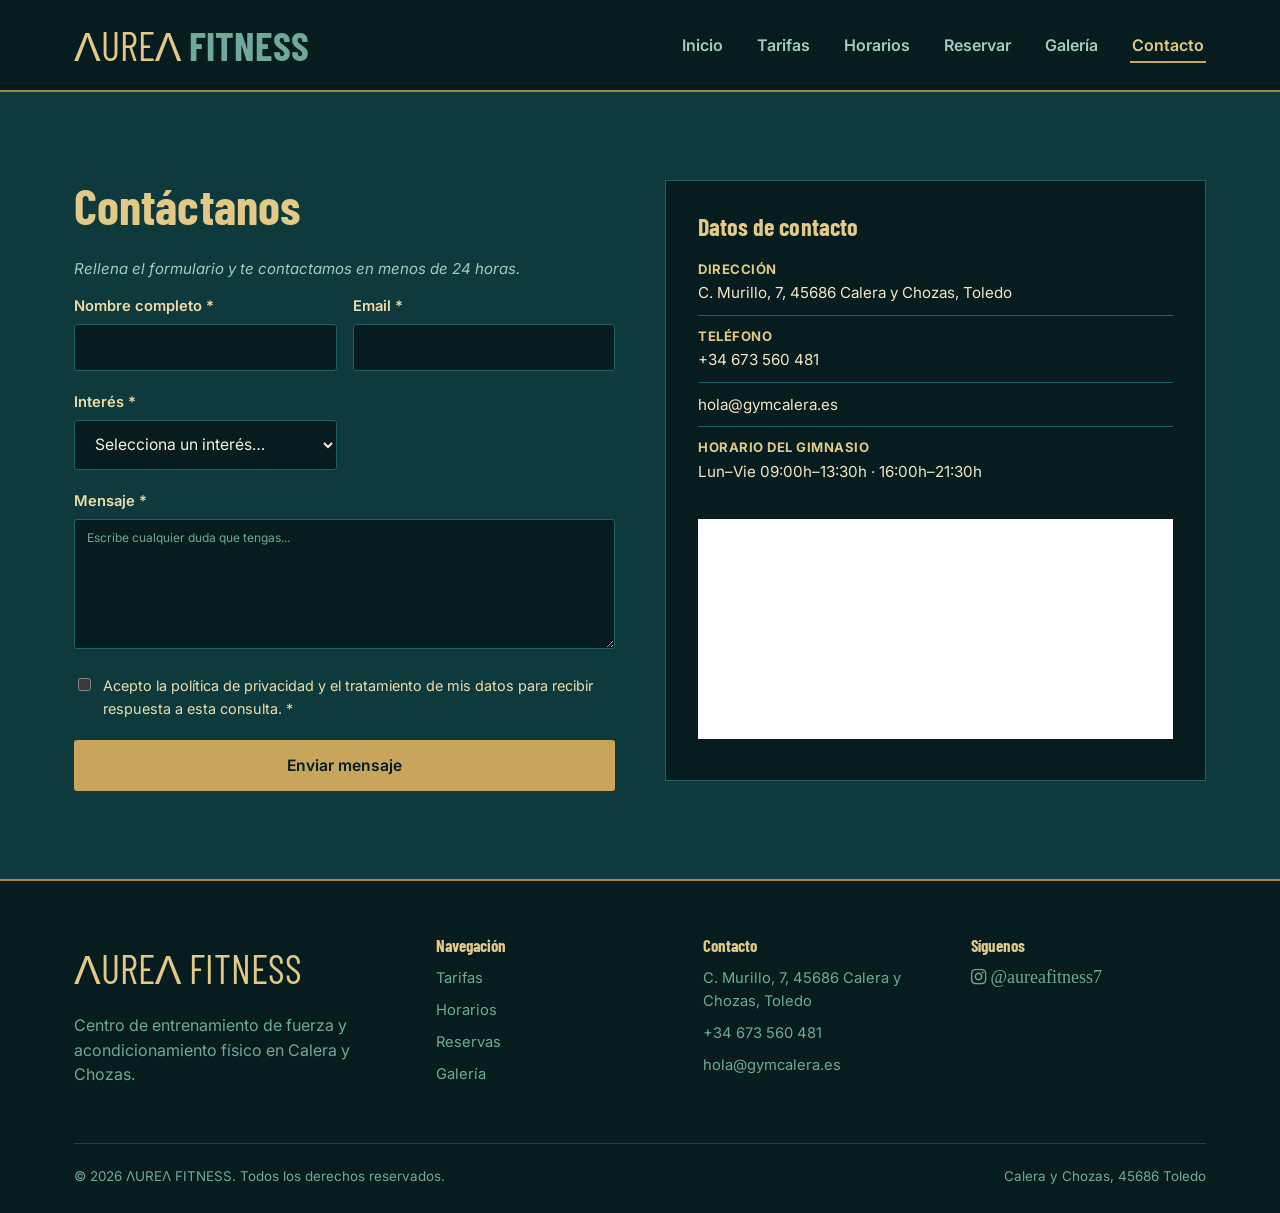
==== commit aa117c2d: "Actualización completa de la web" ====
--- a/contacto.html
+++ b/contacto.html
@@ -14,6 +14,8 @@
 <link rel="preconnect" href="https://fonts.gstatic.com" crossorigin>
 <link href="https://fonts.googleapis.com/css2?family=Barlow+Condensed:wght@500;600;700&family=Inter:wght@400;500;600;700&display=swap" rel="stylesheet">
 <link rel="stylesheet" href="assets/css/style.css">
+<link rel="stylesheet" href="https://cdnjs.cloudflare.com/ajax/libs/font-awesome/4.7.0/css/font-awesome.min.css">
+
 </head>
 <body>
 <a class="skip-link" href="#main">Saltar al contenido</a>
@@ -71,7 +73,7 @@
                   <option value="" selected disabled>Selecciona un interés…</option>
                   <option value="tarifas">Información sobre tarifas</option>
                   <option value="horarios">Horarios</option>
-                  <option value="entrenamiento-personal">Entrenamiento personal</option>
+                  <option value="clases-dirigidas">Clases dirigidas</option>
                   <option value="otro">Otro</option>
                 </select>
                 <p class="field-error" role="alert"></p>
@@ -103,7 +105,7 @@
             <h3>Datos de contacto</h3>
             <ul>
               <li><b>Dirección</b>C. Murillo, 7, 45686 Calera y Chozas, Toledo</li>
-              <li><b>Teléfono</b>+34 xxx xxx xxx</li>
+              <li><b>Teléfono</b>+34 673 560 481</li>
               <li><a href="mailto:hola@gymcalera.es">hola@gymcalera.es</a></li>
               <li><b>Horario del gimnasio</b>Lun–Vie  09:00h–13:30h · 16:00h–21:30h</li>
             </ul>
@@ -143,15 +145,16 @@
         <h4>Contacto</h4>
         <ul>
           <li>C. Murillo, 7, 45686 Calera y Chozas, Toledo</li>
-          <li>+34 XXX XXX XXX</li>
+          <li>+34 673 560 481</li>
           <li><a href="mailto:hola@gymcalera.es">hola@gymcalera.es</a></li>
         </ul>
       </div>
       <div>
         <h4>Síguenos</h4>
         <ul>
-          <li><a href="https://www.instagram.com/gymcalera">Instagram</a></li>
-          <li><a href="https://www.facebook.com/gymcalera">Facebook</a></li>
+          <li><a href="https://www.instagram.com/aureafitness7?fqnt=MWZwZjFvYjJ5NXQ3cQ%3D%3D" target="_blank" rel="noopener noreferrer" aria-label="@aureafitness7">
+              <i class="fa fa-instagram" style="font-size: 18px;">   @aureafitness7</i>
+              </a></li>
         </ul>
       </div>
     </div>
--- a/assets/css/style.css
+++ b/assets/css/style.css
@@ -622,4 +622,4 @@
   *{ animation: none !important; transition: none !important; scroll-behavior: auto !important; }
 }
 
-:focus-visible{ outline: 3px solid var(--gold-300); outline-offset: 2px; }
+:focus-visible{ outline: 3px solid var(--gold-300); outline-offset: 2px; }
